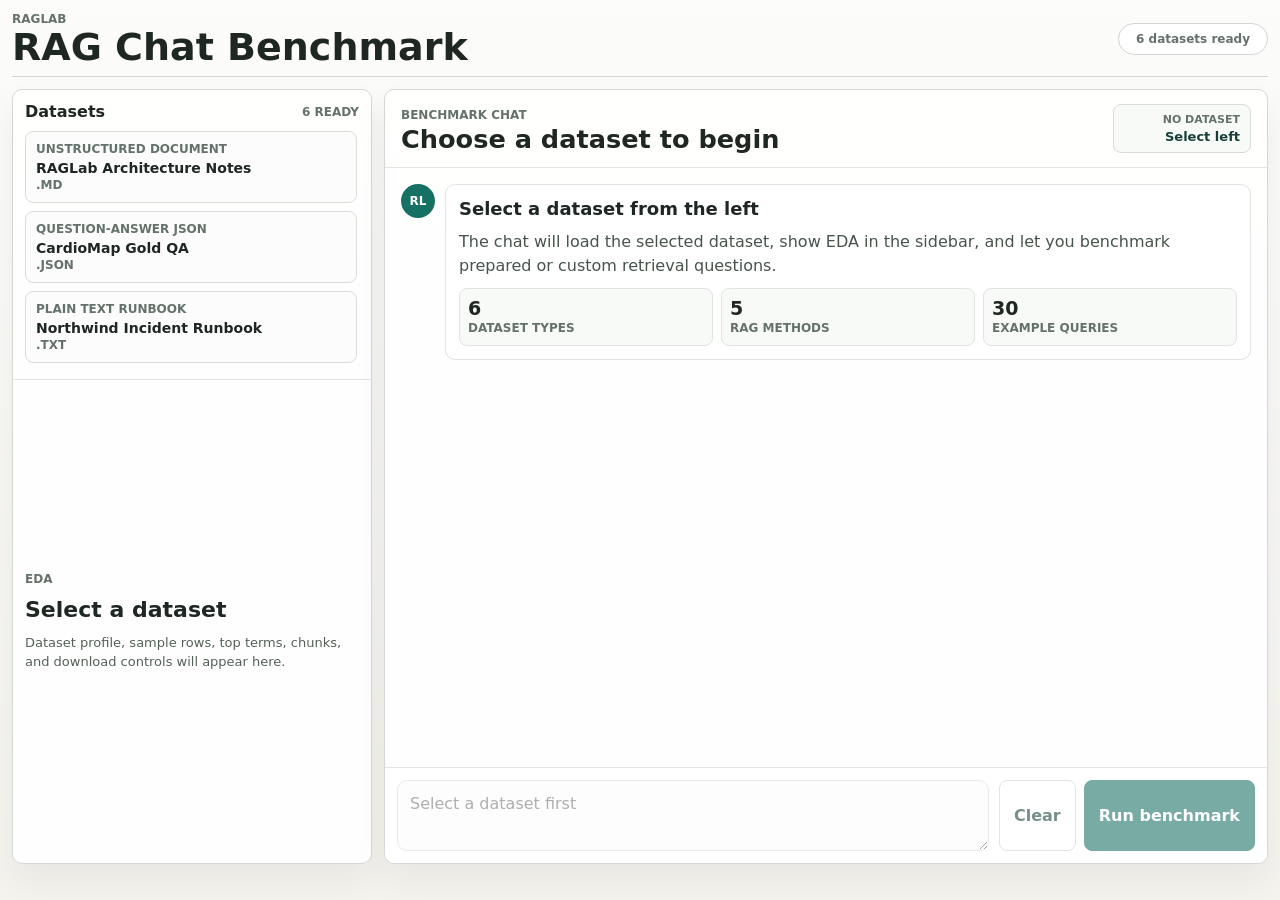
==== docs/index.html @ fa76c6ad "Redesign RAGLab as chat benchmark workspace" ====
<!doctype html>
<html lang="en">
  <head>
    <meta charset="utf-8" />
    <meta name="viewport" content="width=device-width, initial-scale=1" />
    <title>RAGLab</title>
    <link rel="stylesheet" href="styles.css?v=20260611-chat-workspace" />
    <script src="app.js?v=20260611-chat-workspace" defer></script>
  </head>
  <body>
    <main class="app-shell">
      <header class="topbar">
        <div>
          <div class="eyebrow">RAGLab</div>
          <h1 id="pageTitle">RAG Chat Benchmark</h1>
        </div>
        <div class="status-pill" id="status">Loading datasets</div>
      </header>

      <section class="page-view" id="pageView">
        <div class="empty-state">
          <h2>Loading</h2>
        </div>
      </section>
    </main>
  </body>
</html>
---- docs/styles.css ----
:root {
  color: #1f2723;
  background: #f4f3ee;
  font-family:
    Inter, ui-sans-serif, system-ui, -apple-system, BlinkMacSystemFont, "Segoe UI",
    sans-serif;
  font-synthesis: none;
  text-rendering: optimizeLegibility;
}

* {
  box-sizing: border-box;
}

body {
  margin: 0;
  min-width: 320px;
  min-height: 100vh;
  background:
    linear-gradient(180deg, rgba(255, 255, 255, 0.72), rgba(244, 243, 238, 0.96)),
    #f4f3ee;
}

button,
textarea {
  font: inherit;
}

button {
  cursor: pointer;
}

button:disabled,
textarea:disabled {
  cursor: not-allowed;
  opacity: 0.58;
}

.app-shell {
  display: grid;
  grid-template-rows: auto minmax(0, 1fr);
  width: min(1440px, calc(100vw - 24px));
  height: calc(100vh - 24px);
  margin: 0 auto;
  padding: 12px 0;
}

.topbar {
  display: flex;
  min-height: 62px;
  align-items: center;
  justify-content: space-between;
  gap: 16px;
  border-bottom: 1px solid #d2d6d0;
  padding-bottom: 10px;
}

.topbar h1 {
  margin: 2px 0 0;
  font-size: clamp(24px, 3vw, 38px);
  line-height: 1;
  letter-spacing: 0;
}

.eyebrow,
.status-pill,
.section-kicker,
.dataset-menu-item span,
.dataset-menu-item small,
.query-card span,
.method-card small,
.evidence-box span,
.message-label,
.mini-stat small,
.file-name {
  color: #65726b;
  font-size: 12px;
  font-weight: 800;
  text-transform: uppercase;
}

.status-pill {
  min-width: 150px;
  border: 1px solid #d2d6d0;
  border-radius: 999px;
  background: #ffffff;
  padding: 8px 12px;
  text-align: center;
  text-transform: none;
}

.page-view {
  min-width: 0;
  min-height: 0;
  padding-top: 12px;
}

.chat-workspace {
  display: grid;
  grid-template-columns: minmax(300px, 360px) minmax(0, 1fr);
  gap: 12px;
  min-height: 0;
  height: 100%;
}

.chat-sidebar,
.chat-main {
  min-width: 0;
  min-height: 0;
  border: 1px solid #d4d8d2;
  border-radius: 10px;
  background: rgba(255, 255, 255, 0.92);
  box-shadow: 0 16px 34px rgba(28, 38, 32, 0.06);
}

.chat-sidebar {
  display: grid;
  grid-template-rows: minmax(210px, 0.75fr) minmax(0, 1.25fr);
  overflow: hidden;
}

.sidebar-section {
  min-width: 0;
  min-height: 0;
  padding: 12px;
}

.dataset-section {
  display: grid;
  grid-template-rows: auto minmax(0, 1fr);
  gap: 10px;
  border-bottom: 1px solid #e3e5e1;
}

.eda-section {
  overflow: auto;
}

.section-title,
.eda-title,
.chat-header,
.method-head,
.score-meter,
.file-toolbar {
  display: flex;
  align-items: center;
  justify-content: space-between;
  gap: 12px;
}

.section-title h2,
.eda-title h2,
.section-title h3,
.chat-header h2 {
  margin: 0;
  letter-spacing: 0;
}

.section-title h2,
.eda-title h2 {
  font-size: 16px;
  line-height: 1.2;
}

.section-title h3 {
  font-size: 14px;
}

.dataset-menu {
  display: grid;
  gap: 8px;
  overflow: auto;
  padding-right: 2px;
}

.dataset-menu-item {
  display: grid;
  width: 100%;
  min-height: 72px;
  align-content: center;
  gap: 4px;
  border: 1px solid #d9ddd7;
  border-radius: 8px;
  background: #fbfcfb;
  color: #1f2723;
  padding: 10px;
  text-align: left;
}

.dataset-menu-item:hover,
.dataset-menu-item.is-active,
.query-card:hover,
.query-card.is-active {
  border-color: #167064;
  background: #eef8f5;
}

.dataset-menu-item strong {
  overflow: hidden;
  font-size: 14px;
  line-height: 1.25;
  text-overflow: ellipsis;
  white-space: nowrap;
}

.format-badge {
  display: inline-flex;
  align-items: center;
  border: 1px solid #ccd6d0;
  border-radius: 999px;
  background: #f6f8f6;
  color: #173f38;
  padding: 3px 8px;
  font-size: 12px;
  font-weight: 800;
}

.eda-empty,
.eda-card {
  display: grid;
  gap: 12px;
}

.eda-empty {
  min-height: 100%;
  align-content: center;
  color: #5a665f;
}

.eda-empty h2 {
  margin: 0;
  color: #1f2723;
  font-size: 22px;
  line-height: 1.1;
}

.eda-empty p,
.eda-card p {
  margin: 0;
  color: #536158;
  font-size: 13px;
  line-height: 1.45;
}

.sidebar-stats,
.welcome-stats,
.context-strip,
.token-ledger {
  display: grid;
  gap: 8px;
}

.sidebar-stats {
  grid-template-columns: repeat(2, minmax(0, 1fr));
}

.welcome-stats,
.context-strip {
  grid-template-columns: repeat(3, minmax(0, 1fr));
}

.token-ledger {
  grid-template-columns: repeat(5, minmax(110px, 1fr));
}

.mini-stat {
  display: grid;
  min-height: 58px;
  align-content: center;
  gap: 3px;
  border: 1px solid #e0e4df;
  border-radius: 8px;
  background: #f8faf8;
  padding: 8px;
}

.mini-stat strong {
  color: #1f2723;
  font-size: 19px;
  line-height: 1;
}

.eda-block {
  display: grid;
  gap: 8px;
  border-top: 1px solid #edf0ed;
  padding-top: 11px;
}

.fit-list,
.term-list,
.sidebar-samples {
  display: grid;
  gap: 7px;
}

.fit-list span {
  display: flex;
  min-height: 34px;
  align-items: center;
  gap: 8px;
  border: 1px solid #e1e6e1;
  border-radius: 8px;
  background: #f8faf8;
  color: #1f2723;
  padding: 7px;
  font-size: 13px;
  font-weight: 800;
}

.fit-list b {
  display: inline-grid;
  width: 22px;
  height: 22px;
  place-items: center;
  border-radius: 999px;
  background: #167064;
  color: #ffffff;
  font-size: 11px;
}

.term-row {
  display: grid;
  grid-template-columns: minmax(64px, 92px) 1fr 28px;
  align-items: center;
  gap: 7px;
}

.term-row span {
  overflow: hidden;
  text-overflow: ellipsis;
  white-space: nowrap;
  text-transform: none;
}

.term-row i {
  display: block;
  height: 8px;
  overflow: hidden;
  border-radius: 999px;
  background: #ecefeb;
}

.term-row b {
  display: block;
  height: 100%;
  border-radius: inherit;
  background: #8b6f35;
}

.term-row em {
  color: #27372f;
  font-size: 12px;
  font-style: normal;
  font-weight: 800;
  text-align: right;
}

.sample-card {
  display: grid;
  align-content: start;
  gap: 5px;
  border: 1px solid #e0e4df;
  border-radius: 8px;
  background: #fbfcfb;
  padding: 9px;
}

.sample-card span {
  color: #65726b;
  font-size: 11px;
  font-weight: 800;
  text-transform: uppercase;
}

.sample-card strong {
  color: #1f2723;
  font-size: 13px;
  line-height: 1.25;
}

.sample-card p {
  margin: 0;
  color: #536158;
  font-size: 12px;
  line-height: 1.4;
}

.eda-actions {
  display: grid;
}

.chat-main {
  display: grid;
  grid-template-rows: auto minmax(0, 1fr) auto;
  overflow: hidden;
}

.chat-header {
  min-height: 76px;
  border-bottom: 1px solid #e3e5e1;
  padding: 14px 16px;
}

.chat-header h2 {
  margin-top: 2px;
  font-size: clamp(21px, 2vw, 30px);
  line-height: 1.1;
}

.selected-dataset {
  display: grid;
  min-width: 138px;
  justify-items: end;
  gap: 3px;
  border: 1px solid #d6ddd7;
  border-radius: 8px;
  background: #f8faf8;
  padding: 8px 10px;
}

.selected-dataset span {
  color: #65726b;
  font-size: 11px;
  font-weight: 800;
  text-transform: uppercase;
}

.selected-dataset strong {
  color: #173f38;
  font-size: 13px;
}

.chat-thread {
  display: grid;
  align-content: start;
  gap: 14px;
  overflow: auto;
  padding: 16px;
}

.chat-message {
  display: flex;
  gap: 10px;
  max-width: 100%;
}

.user-message {
  justify-content: flex-end;
}

.avatar {
  display: inline-grid;
  width: 34px;
  height: 34px;
  flex: 0 0 auto;
  place-items: center;
  border-radius: 999px;
  background: #167064;
  color: #ffffff;
  font-size: 12px;
  font-weight: 900;
}

.message-bubble {
  display: grid;
  max-width: min(920px, 100%);
  gap: 10px;
  border: 1px solid #e0e4df;
  border-radius: 10px;
  background: #ffffff;
  padding: 13px;
}

.user-message .message-bubble {
  max-width: min(740px, 92%);
  border-color: #c5d8d2;
  background: #eaf6f3;
}

.message-bubble h3,
.message-bubble p {
  margin: 0;
}

.message-bubble h3 {
  font-size: 18px;
  line-height: 1.2;
}

.message-bubble p {
  color: #46544c;
  line-height: 1.5;
}

.query-option-panel {
  display: grid;
  gap: 10px;
  border: 1px solid #e0e4df;
  border-radius: 10px;
  background: #fbfcfb;
  padding: 12px;
}

.query-grid {
  display: grid;
  grid-template-columns: repeat(5, minmax(150px, 1fr));
  gap: 8px;
}

.query-card {
  display: grid;
  min-height: 104px;
  align-content: start;
  gap: 7px;
  border: 1px solid #d8ddd7;
  border-radius: 8px;
  background: #ffffff;
  color: #1f2723;
  padding: 10px;
  text-align: left;
}

.query-card strong {
  font-size: 13px;
  line-height: 1.35;
}

.result-bubble {
  width: min(100%, 1060px);
}

.answer-summary {
  display: flex;
  align-items: flex-start;
  justify-content: space-between;
  gap: 14px;
  border: 1px solid #c5d8d2;
  border-radius: 8px;
  background: #eaf6f3;
  padding: 12px;
}

.answer-summary h3 {
  margin-top: 3px;
}

.answer-summary p {
  max-width: 620px;
}

.score-note {
  display: flex;
  gap: 8px;
  border: 1px solid #e0e4df;
  border-radius: 8px;
  background: #f9f7ee;
  color: #4d4534;
  padding: 10px;
  font-size: 13px;
  line-height: 1.45;
}

.comparison-board {
  display: grid;
  grid-template-columns: repeat(5, minmax(215px, 1fr));
  gap: 8px;
  overflow-x: auto;
  padding-bottom: 4px;
}

.method-card {
  display: grid;
  min-width: 215px;
  align-content: start;
  gap: 10px;
  border: 1px solid #e0e4df;
  border-radius: 8px;
  background: #ffffff;
  padding: 11px;
}

.rank-badge {
  display: inline-grid;
  width: 34px;
  height: 34px;
  place-items: center;
  border-radius: 999px;
  background: #eef2ef;
  color: #173f38;
  font-size: 12px;
  font-weight: 900;
}

.method-card strong {
  display: block;
  color: #1f2723;
  line-height: 1.2;
}

.score-meter strong {
  color: #1f2723;
  font-size: 28px;
  line-height: 1;
}

.score-meter span {
  display: block;
  width: 100%;
  height: 9px;
  overflow: hidden;
  border-radius: 999px;
  background: #edf0ee;
}

.score-meter i {
  display: block;
  height: 100%;
  border-radius: inherit;
  background: #167064;
}

.metric-grid {
  display: grid;
  grid-template-columns: repeat(2, minmax(0, 1fr));
  gap: 6px;
}

.metric-grid span {
  display: grid;
  gap: 2px;
  border: 1px solid #edf0ee;
  border-radius: 7px;
  background: #fbfcfb;
  padding: 7px;
}

.metric-grid b {
  color: #1f2723;
  font-size: 14px;
}

.metric-grid small {
  color: #65726b;
  font-size: 11px;
  text-transform: uppercase;
}

.evidence-box {
  display: grid;
  gap: 5px;
  border-top: 1px solid #edf0ee;
  padding-top: 8px;
}

.evidence-box p {
  margin: 0;
  color: #536158;
  font-size: 12px;
  line-height: 1.4;
}

.prompt-composer {
  display: grid;
  grid-template-columns: minmax(0, 1fr) auto;
  gap: 10px;
  border-top: 1px solid #e3e5e1;
  background: #ffffff;
  padding: 12px;
}

.prompt-composer textarea {
  width: 100%;
  min-height: 52px;
  max-height: 140px;
  resize: vertical;
  border: 1px solid #d6ddd7;
  border-radius: 10px;
  background: #fbfcfb;
  color: #1f2723;
  padding: 12px;
  line-height: 1.4;
}

.composer-actions {
  display: flex;
  align-items: stretch;
  gap: 8px;
}

.download-button,
.primary-button {
  display: inline-flex;
  min-height: 40px;
  align-items: center;
  justify-content: center;
  border-radius: 8px;
  padding: 0 14px;
  font-weight: 800;
  white-space: nowrap;
}

.download-button {
  border: 1px solid #cbd4ce;
  background: #ffffff;
  color: #173f38;
}

.primary-button {
  border: 1px solid #167064;
  background: #167064;
  color: #ffffff;
}

.empty-state {
  display: grid;
  min-height: 260px;
  place-items: center;
  border: 1px solid #d4d8d2;
  border-radius: 10px;
  background: #ffffff;
  color: #5e6e67;
}

.empty-state h2 {
  margin: 0;
  font-size: 22px;
  letter-spacing: 0;
}

.file-name {
  min-width: 0;
  overflow: hidden;
  text-align: right;
  text-overflow: ellipsis;
  white-space: nowrap;
  text-transform: none;
}

.file-preview {
  max-height: 460px;
  margin: 0;
  overflow: auto;
  border: 1px solid #d9e0dc;
  border-radius: 8px;
  background: #101815;
  color: #e9f0ed;
  padding: 14px;
  font-family: "SFMono-Regular", Consolas, "Liberation Mono", monospace;
  font-size: 13px;
  line-height: 1.55;
  white-space: pre-wrap;
}

@media (max-width: 1100px) {
  .chat-workspace {
    grid-template-columns: minmax(270px, 320px) minmax(0, 1fr);
  }

  .query-grid {
    grid-template-columns: repeat(2, minmax(0, 1fr));
  }

  .token-ledger {
    grid-template-columns: repeat(3, minmax(0, 1fr));
  }
}

@media (max-width: 820px) {
  .app-shell {
    width: min(100vw - 16px, 1440px);
    height: auto;
    min-height: 100vh;
    padding-top: 8px;
  }

  .topbar,
  .chat-header,
  .answer-summary,
  .prompt-composer,
  .score-note {
    align-items: stretch;
    flex-direction: column;
  }

  .chat-workspace {
    grid-template-columns: 1fr;
    height: auto;
  }

  .chat-sidebar {
    grid-template-rows: auto auto;
    overflow: visible;
  }

  .dataset-menu {
    max-height: 280px;
  }

  .chat-main {
    min-height: 680px;
  }

  .selected-dataset {
    justify-items: start;
  }

  .prompt-composer {
    grid-template-columns: 1fr;
  }

  .composer-actions {
    justify-content: stretch;
  }

  .composer-actions button {
    flex: 1;
  }
}

@media (max-width: 560px) {
  .status-pill {
    min-width: 0;
  }

  .sidebar-stats,
  .welcome-stats,
  .context-strip,
  .token-ledger,
  .query-grid {
    grid-template-columns: 1fr;
  }

  .chat-thread {
    padding: 12px;
  }

  .message-bubble,
  .user-message .message-bubble {
    max-width: 100%;
  }

  .term-row {
    grid-template-columns: minmax(68px, 86px) 1fr 28px;
  }
}
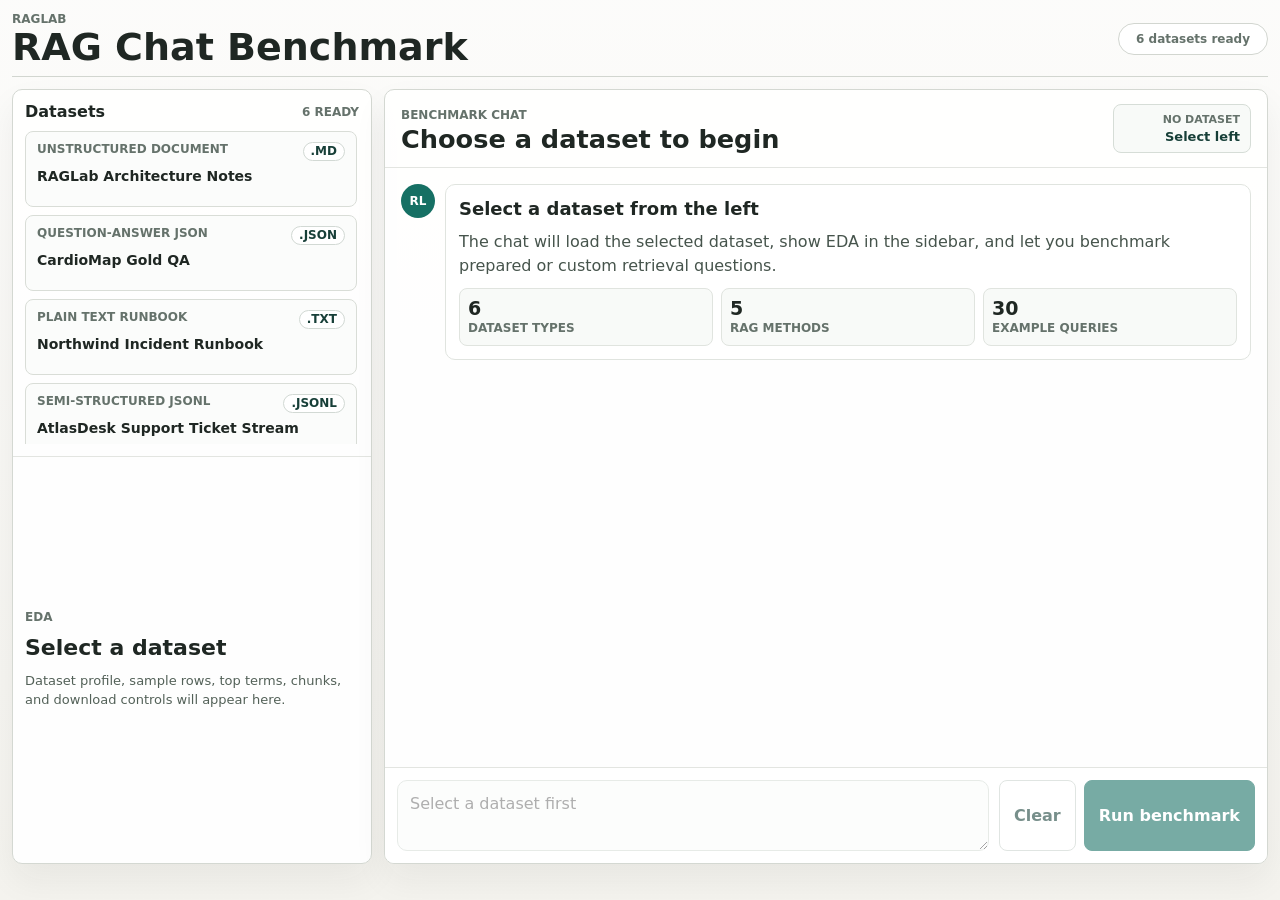
==== commit 4f12740e: "Bump assets for prompt fill flow" ====
--- a/docs/index.html
+++ b/docs/index.html
@@ -4,8 +4,8 @@
     <meta charset="utf-8" />
     <meta name="viewport" content="width=device-width, initial-scale=1" />
     <title>RAGLab</title>
-    <link rel="stylesheet" href="styles.css?v=20260611-chat-workspace" />
-    <script src="app.js?v=20260611-chat-workspace" defer></script>
+    <link rel="stylesheet" href="styles.css?v=20260611-prompt-fill" />
+    <script src="app.js?v=20260611-prompt-fill" defer></script>
   </head>
   <body>
     <main class="app-shell">
--- a/docs/styles.css
+++ b/docs/styles.css
@@ -115,7 +115,7 @@
 
 .chat-sidebar {
   display: grid;
-  grid-template-rows: minmax(210px, 0.75fr) minmax(0, 1.25fr);
+  grid-template-rows: minmax(310px, 0.95fr) minmax(0, 1.05fr);
   overflow: hidden;
 }
 
@@ -168,6 +168,7 @@
 
 .dataset-menu {
   display: grid;
+  align-content: start;
   gap: 8px;
   overflow: auto;
   padding-right: 2px;
@@ -175,15 +176,19 @@
 
 .dataset-menu-item {
   display: grid;
+  grid-template-columns: minmax(0, 1fr) auto;
+  grid-template-areas:
+    "kind extension"
+    "title title";
   width: 100%;
-  min-height: 72px;
-  align-content: center;
-  gap: 4px;
+  min-height: 76px;
+  align-content: start;
+  gap: 7px 10px;
   border: 1px solid #d9ddd7;
   border-radius: 8px;
   background: #fbfcfb;
   color: #1f2723;
-  padding: 10px;
+  padding: 10px 11px;
   text-align: left;
 }
 
@@ -196,11 +201,30 @@
 }
 
 .dataset-menu-item strong {
+  grid-area: title;
+  font-size: 14px;
+  line-height: 1.28;
+  white-space: normal;
+  overflow-wrap: anywhere;
+}
+
+.dataset-menu-item span {
+  grid-area: kind;
+  min-width: 0;
   overflow: hidden;
-  font-size: 14px;
-  line-height: 1.25;
   text-overflow: ellipsis;
   white-space: nowrap;
+}
+
+.dataset-menu-item small {
+  grid-area: extension;
+  justify-self: end;
+  border: 1px solid #d2d9d4;
+  border-radius: 999px;
+  background: #ffffff;
+  color: #173f38;
+  padding: 2px 7px;
+  line-height: 1.1;
 }
 
 .format-badge {
@@ -794,7 +818,7 @@
   }
 
   .dataset-menu {
-    max-height: 280px;
+    max-height: 360px;
   }
 
   .chat-main {
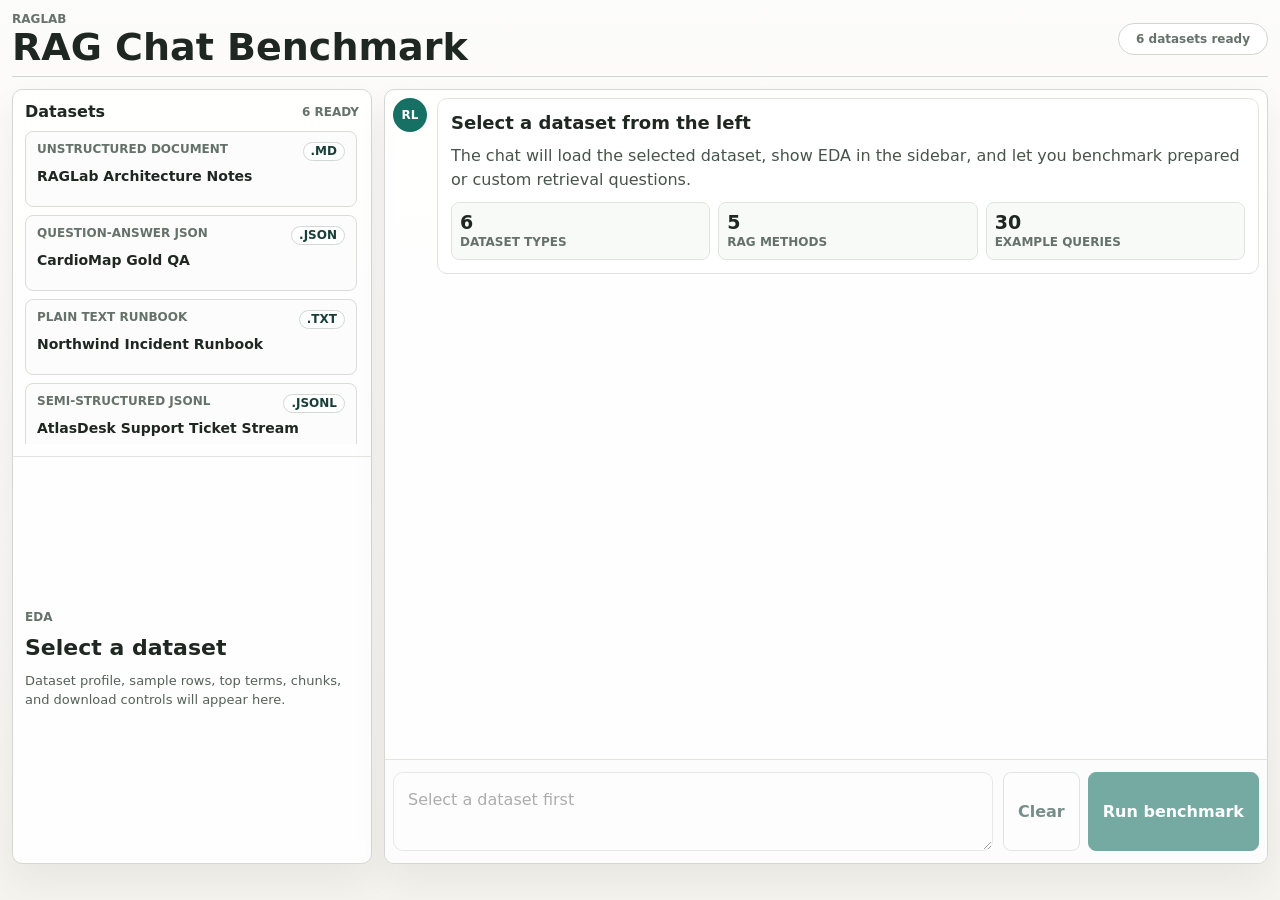
==== commit 3c023265: "Match chat benchmark reference layout" ====
--- a/docs/index.html
+++ b/docs/index.html
@@ -4,8 +4,8 @@
     <meta charset="utf-8" />
     <meta name="viewport" content="width=device-width, initial-scale=1" />
     <title>RAGLab</title>
-    <link rel="stylesheet" href="styles.css?v=20260611-prompt-fill" />
-    <script src="app.js?v=20260611-prompt-fill" defer></script>
+    <link rel="stylesheet" href="styles.css?v=20260611-reference-chat" />
+    <script src="app.js?v=20260611-reference-chat" defer></script>
   </head>
   <body>
     <main class="app-shell">
--- a/docs/styles.css
+++ b/docs/styles.css
@@ -138,7 +138,6 @@
 
 .section-title,
 .eda-title,
-.chat-header,
 .method-head,
 .score-meter,
 .file-toolbar {
@@ -151,7 +150,7 @@
 .section-title h2,
 .eda-title h2,
 .section-title h3,
-.chat-header h2 {
+.empty-state h2 {
   margin: 0;
   letter-spacing: 0;
 }
@@ -416,51 +415,16 @@
 
 .chat-main {
   display: grid;
-  grid-template-rows: auto minmax(0, 1fr) auto;
+  grid-template-rows: minmax(0, 1fr) auto;
   overflow: hidden;
 }
 
-.chat-header {
-  min-height: 76px;
-  border-bottom: 1px solid #e3e5e1;
-  padding: 14px 16px;
-}
-
-.chat-header h2 {
-  margin-top: 2px;
-  font-size: clamp(21px, 2vw, 30px);
-  line-height: 1.1;
-}
-
-.selected-dataset {
-  display: grid;
-  min-width: 138px;
-  justify-items: end;
-  gap: 3px;
-  border: 1px solid #d6ddd7;
-  border-radius: 8px;
-  background: #f8faf8;
-  padding: 8px 10px;
-}
-
-.selected-dataset span {
-  color: #65726b;
-  font-size: 11px;
-  font-weight: 800;
-  text-transform: uppercase;
-}
-
-.selected-dataset strong {
-  color: #173f38;
-  font-size: 13px;
-}
-
 .chat-thread {
-  display: grid;
-  align-content: start;
+  display: flex;
+  flex-direction: column;
   gap: 14px;
   overflow: auto;
-  padding: 16px;
+  padding: 8px 8px 16px;
 }
 
 .chat-message {
@@ -521,18 +485,19 @@
   display: grid;
   gap: 10px;
   border: 1px solid #e0e4df;
-  border-radius: 10px;
-  background: #fbfcfb;
+  border-radius: 8px;
+  background: #ffffff;
   padding: 12px;
 }
 
 .query-grid {
   display: grid;
-  grid-template-columns: repeat(5, minmax(150px, 1fr));
+  grid-template-columns: repeat(5, minmax(0, 1fr));
   gap: 8px;
 }
 
 .query-card {
+  position: relative;
   display: grid;
   min-height: 104px;
   align-content: start;
@@ -541,13 +506,45 @@
   border-radius: 8px;
   background: #ffffff;
   color: #1f2723;
-  padding: 10px;
+  padding: 10px 36px 12px 10px;
   text-align: left;
+}
+
+.query-card::after {
+  position: absolute;
+  right: 10px;
+  bottom: 10px;
+  display: grid;
+  width: 24px;
+  height: 24px;
+  place-items: center;
+  border: 1px solid #cbd8d2;
+  border-radius: 999px;
+  color: #167064;
+  content: "\2192";
+  font-size: 15px;
+  font-weight: 900;
+  opacity: 0;
+  transform: translateX(-2px);
+  transition:
+    opacity 140ms ease,
+    transform 140ms ease;
+}
+
+.query-card:hover::after,
+.query-card.is-active::after {
+  opacity: 1;
+  transform: translateX(0);
 }
 
 .query-card strong {
   font-size: 13px;
   line-height: 1.35;
+}
+
+.chat-empty-space {
+  flex: 1 1 auto;
+  min-height: clamp(320px, 48vh, 620px);
 }
 
 .result-bubble {
@@ -689,20 +686,20 @@
   grid-template-columns: minmax(0, 1fr) auto;
   gap: 10px;
   border-top: 1px solid #e3e5e1;
-  background: #ffffff;
-  padding: 12px;
+  background: #fbfcfb;
+  padding: 12px 8px;
 }
 
 .prompt-composer textarea {
   width: 100%;
-  min-height: 52px;
+  min-height: 70px;
   max-height: 140px;
   resize: vertical;
   border: 1px solid #d6ddd7;
   border-radius: 10px;
-  background: #fbfcfb;
-  color: #1f2723;
-  padding: 12px;
+  background: #ffffff;
+  color: #1f2723;
+  padding: 16px 14px;
   line-height: 1.4;
 }
 
@@ -799,7 +796,6 @@
   }
 
   .topbar,
-  .chat-header,
   .answer-summary,
   .prompt-composer,
   .score-note {
@@ -823,10 +819,6 @@
 
   .chat-main {
     min-height: 680px;
-  }
-
-  .selected-dataset {
-    justify-items: start;
   }
 
   .prompt-composer {
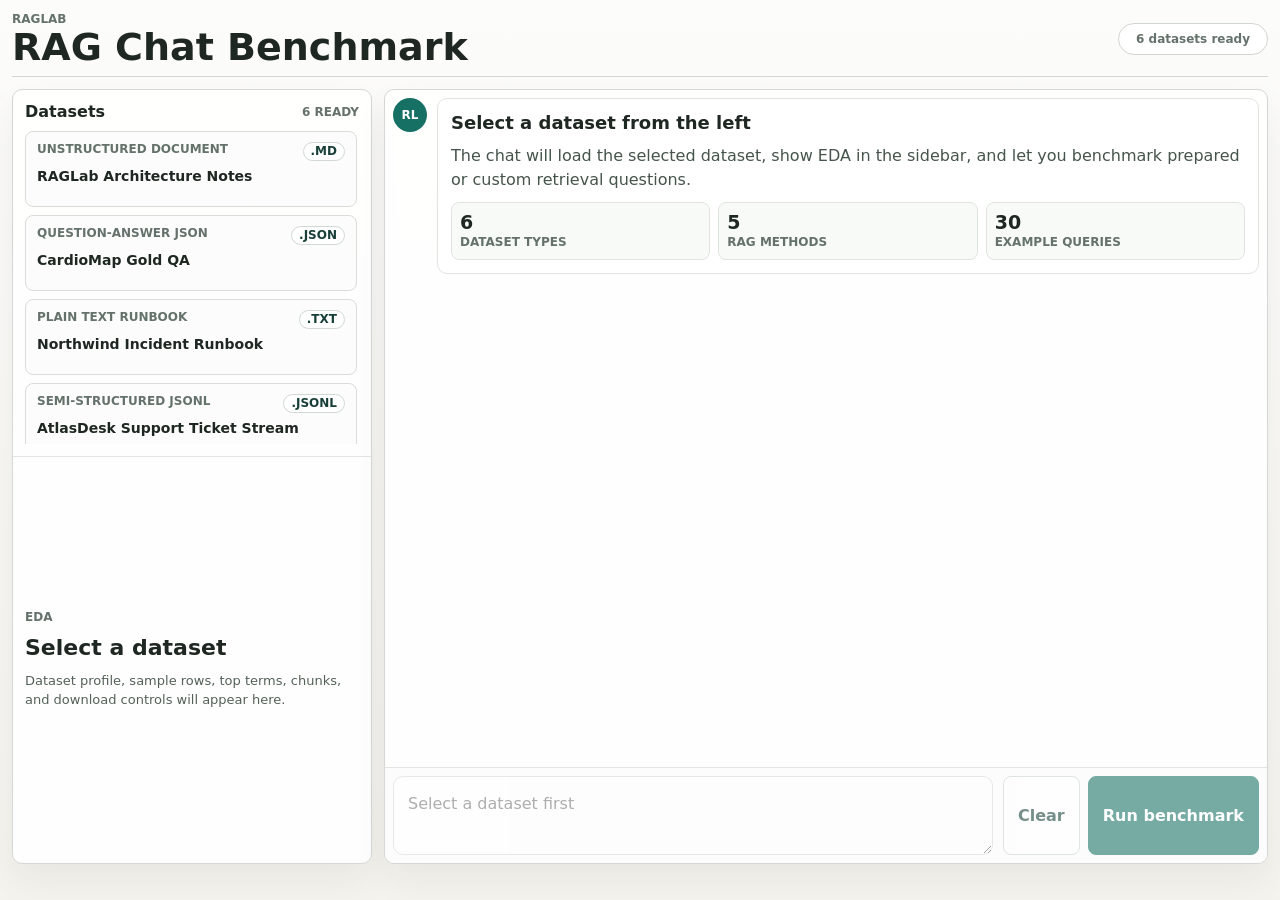
==== commit 2033e5eb: "Stack suggested queries above chat input" ====
--- a/docs/index.html
+++ b/docs/index.html
@@ -4,8 +4,8 @@
     <meta charset="utf-8" />
     <meta name="viewport" content="width=device-width, initial-scale=1" />
     <title>RAGLab</title>
-    <link rel="stylesheet" href="styles.css?v=20260611-reference-chat" />
-    <script src="app.js?v=20260611-reference-chat" defer></script>
+    <link rel="stylesheet" href="styles.css?v=20260611-query-stack" />
+    <script src="app.js?v=20260611-query-stack" defer></script>
   </head>
   <body>
     <main class="app-shell">
--- a/docs/styles.css
+++ b/docs/styles.css
@@ -483,40 +483,40 @@
 
 .query-option-panel {
   display: grid;
-  gap: 10px;
-  border: 1px solid #e0e4df;
-  border-radius: 8px;
-  background: #ffffff;
-  padding: 12px;
+  gap: 8px;
+  border: 0;
+  background: transparent;
+  padding: 0;
 }
 
 .query-grid {
   display: grid;
-  grid-template-columns: repeat(5, minmax(0, 1fr));
-  gap: 8px;
+  grid-template-columns: 1fr;
+  gap: 6px;
+  max-height: 280px;
+  overflow: auto;
 }
 
 .query-card {
   position: relative;
   display: grid;
-  min-height: 104px;
-  align-content: start;
-  gap: 7px;
+  grid-template-columns: minmax(78px, 104px) minmax(0, 1fr) 26px;
+  min-height: 42px;
+  align-items: center;
+  gap: 10px;
   border: 1px solid #d8ddd7;
   border-radius: 8px;
   background: #ffffff;
   color: #1f2723;
-  padding: 10px 36px 12px 10px;
+  padding: 7px 9px 7px 11px;
   text-align: left;
 }
 
 .query-card::after {
-  position: absolute;
-  right: 10px;
-  bottom: 10px;
-  display: grid;
-  width: 24px;
-  height: 24px;
+  position: static;
+  display: grid;
+  width: 26px;
+  height: 26px;
   place-items: center;
   border: 1px solid #cbd8d2;
   border-radius: 999px;
@@ -524,22 +524,26 @@
   content: "\2192";
   font-size: 15px;
   font-weight: 900;
-  opacity: 0;
-  transform: translateX(-2px);
+  opacity: 1;
+  transform: none;
   transition:
-    opacity 140ms ease,
+    background 140ms ease,
+    color 140ms ease,
     transform 140ms ease;
 }
 
 .query-card:hover::after,
 .query-card.is-active::after {
-  opacity: 1;
-  transform: translateX(0);
+  background: #167064;
+  color: #ffffff;
+  transform: translateX(2px);
 }
 
 .query-card strong {
+  min-width: 0;
   font-size: 13px;
   line-height: 1.35;
+  overflow-wrap: anywhere;
 }
 
 .chat-empty-space {
@@ -681,13 +685,20 @@
   line-height: 1.4;
 }
 
+.chat-input-stack {
+  display: grid;
+  gap: 9px;
+  border-top: 1px solid #e3e5e1;
+  background: #fbfcfb;
+  padding: 8px;
+}
+
 .prompt-composer {
   display: grid;
   grid-template-columns: minmax(0, 1fr) auto;
   gap: 10px;
-  border-top: 1px solid #e3e5e1;
-  background: #fbfcfb;
-  padding: 12px 8px;
+  background: transparent;
+  padding: 0;
 }
 
 .prompt-composer textarea {
@@ -778,10 +789,6 @@
     grid-template-columns: minmax(270px, 320px) minmax(0, 1fr);
   }
 
-  .query-grid {
-    grid-template-columns: repeat(2, minmax(0, 1fr));
-  }
-
   .token-ledger {
     grid-template-columns: repeat(3, minmax(0, 1fr));
   }
@@ -851,6 +858,15 @@
     padding: 12px;
   }
 
+  .query-card {
+    grid-template-columns: minmax(0, 1fr) 26px;
+    align-items: start;
+  }
+
+  .query-card span {
+    grid-column: 1 / -1;
+  }
+
   .message-bubble,
   .user-message .message-bubble {
     max-width: 100%;
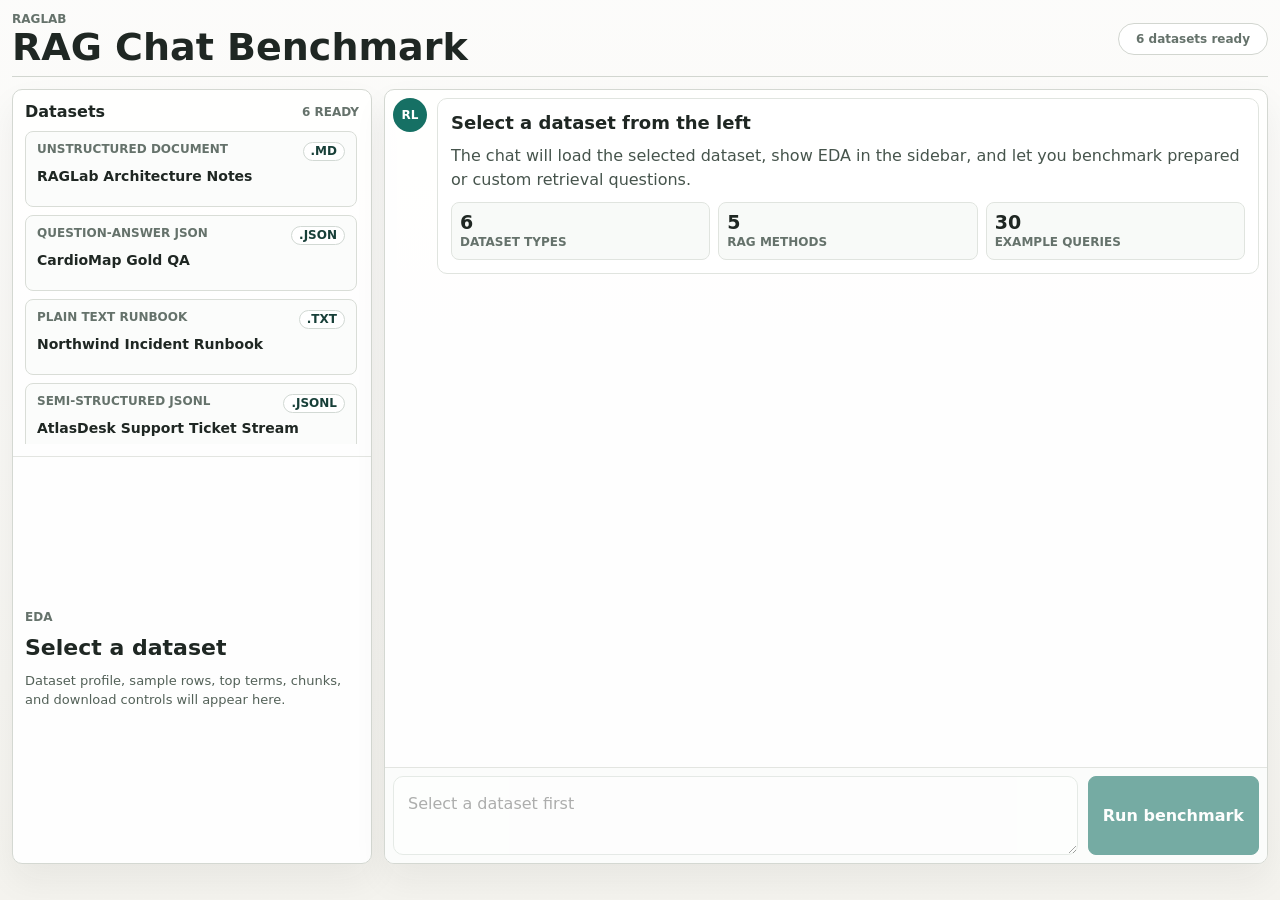
==== commit 60b18fe7: "Improve chat prompt controls" ====
--- a/docs/index.html
+++ b/docs/index.html
@@ -4,8 +4,8 @@
     <meta charset="utf-8" />
     <meta name="viewport" content="width=device-width, initial-scale=1" />
     <title>RAGLab</title>
-    <link rel="stylesheet" href="styles.css?v=20260611-query-stack" />
-    <script src="app.js?v=20260611-query-stack" defer></script>
+    <link rel="stylesheet" href="styles.css?v=20260611-chat-controls" />
+    <script src="app.js?v=20260611-chat-controls" defer></script>
   </head>
   <body>
     <main class="app-shell">
--- a/docs/styles.css
+++ b/docs/styles.css
@@ -481,6 +481,51 @@
   line-height: 1.5;
 }
 
+.processing-bubble {
+  border-color: #c5d8d2;
+  background: #f3faf8;
+}
+
+.processing-row {
+  display: flex;
+  align-items: center;
+  gap: 8px;
+  color: #173f38;
+}
+
+.processing-row strong {
+  font-size: 14px;
+}
+
+.processing-dot {
+  width: 8px;
+  height: 8px;
+  border-radius: 999px;
+  background: #167064;
+  animation: processingPulse 900ms ease-in-out infinite;
+}
+
+.processing-dot:nth-child(2) {
+  animation-delay: 120ms;
+}
+
+.processing-dot:nth-child(3) {
+  animation-delay: 240ms;
+}
+
+@keyframes processingPulse {
+  0%,
+  100% {
+    opacity: 0.35;
+    transform: translateY(0);
+  }
+
+  50% {
+    opacity: 1;
+    transform: translateY(-3px);
+  }
+}
+
 .query-option-panel {
   display: grid;
   gap: 8px;
@@ -691,6 +736,47 @@
   border-top: 1px solid #e3e5e1;
   background: #fbfcfb;
   padding: 8px;
+}
+
+.input-toolbar {
+  display: flex;
+  min-height: 32px;
+  align-items: center;
+  justify-content: space-between;
+  gap: 10px;
+}
+
+.input-hint {
+  color: #69766f;
+  font-size: 12px;
+  font-weight: 700;
+}
+
+.toolbar-button {
+  display: inline-flex;
+  min-height: 30px;
+  align-items: center;
+  justify-content: center;
+  gap: 7px;
+  border: 1px solid #cbd8d2;
+  border-radius: 999px;
+  background: #ffffff;
+  color: #173f38;
+  padding: 0 12px;
+  font-size: 12px;
+  font-weight: 800;
+  white-space: nowrap;
+}
+
+.toolbar-button:hover {
+  border-color: #167064;
+  background: #eef8f5;
+}
+
+.toolbar-button span {
+  color: #167064;
+  font-size: 14px;
+  line-height: 1;
 }
 
 .prompt-composer {
@@ -832,6 +918,15 @@
     grid-template-columns: 1fr;
   }
 
+  .input-toolbar {
+    align-items: stretch;
+    flex-direction: column;
+  }
+
+  .toolbar-button {
+    width: 100%;
+  }
+
   .composer-actions {
     justify-content: stretch;
   }
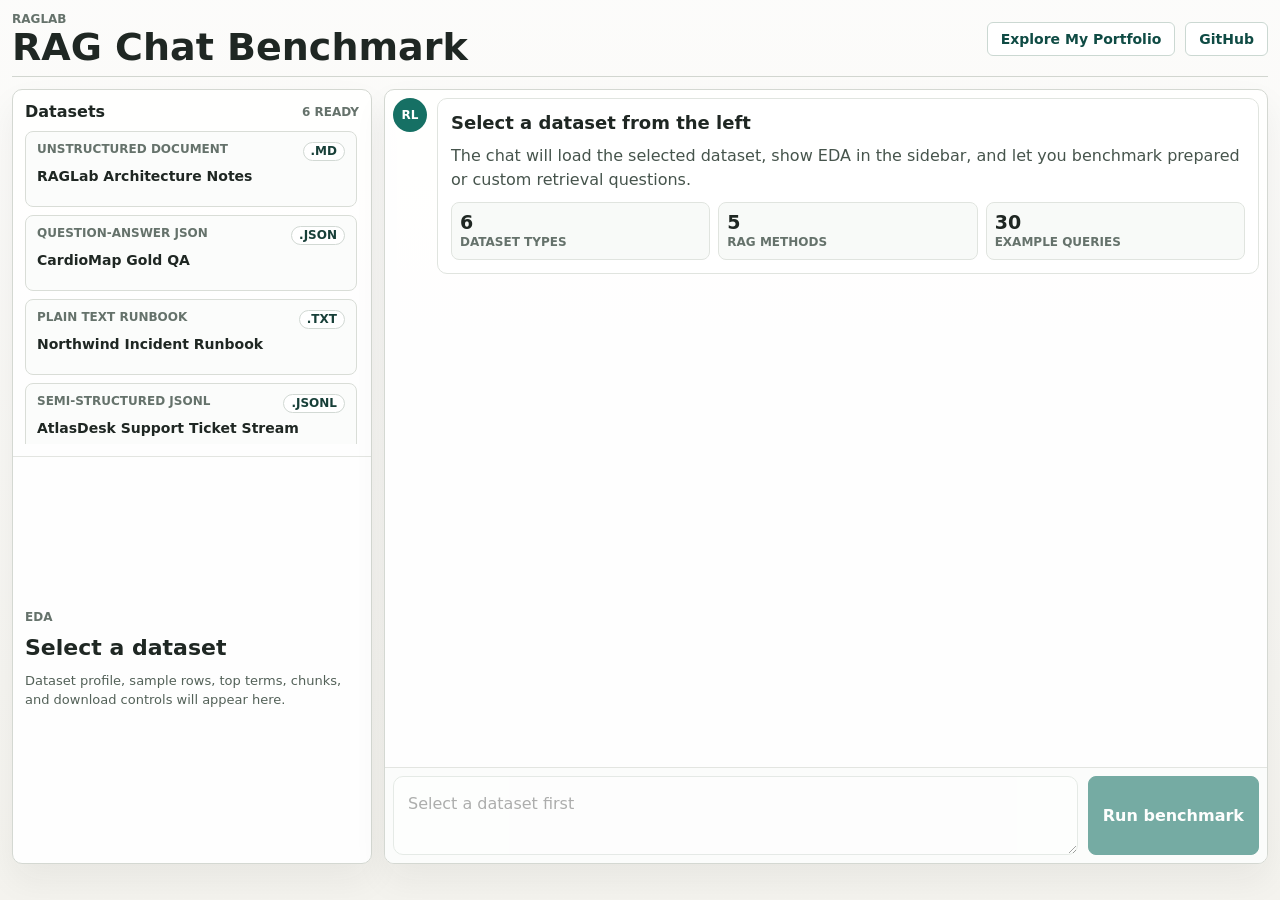
==== commit 640b363e: "Replace status pill with project links" ====
--- a/docs/index.html
+++ b/docs/index.html
@@ -4,8 +4,8 @@
     <meta charset="utf-8" />
     <meta name="viewport" content="width=device-width, initial-scale=1" />
     <title>RAGLab</title>
-    <link rel="stylesheet" href="styles.css?v=20260611-chat-controls" />
-    <script src="app.js?v=20260611-chat-controls" defer></script>
+    <link rel="stylesheet" href="styles.css?v=20260613-top-links" />
+    <script src="app.js?v=20260613-top-links" defer></script>
   </head>
   <body>
     <main class="app-shell">
@@ -14,7 +14,10 @@
           <div class="eyebrow">RAGLab</div>
           <h1 id="pageTitle">RAG Chat Benchmark</h1>
         </div>
-        <div class="status-pill" id="status">Loading datasets</div>
+        <nav class="top-actions" aria-label="Project links">
+          <a class="top-link" href="https://darshdave.com" target="_blank" rel="noreferrer">Explore My Portfolio</a>
+          <a class="top-link" href="https://github.com/darshdevlab/RAGLab" target="_blank" rel="noreferrer">GitHub</a>
+        </nav>
       </header>
 
       <section class="page-view" id="pageView">
--- a/docs/styles.css
+++ b/docs/styles.css
@@ -63,7 +63,6 @@
 }
 
 .eyebrow,
-.status-pill,
 .section-kicker,
 .dataset-menu-item span,
 .dataset-menu-item small,
@@ -79,14 +78,34 @@
   text-transform: uppercase;
 }
 
-.status-pill {
-  min-width: 150px;
-  border: 1px solid #d2d6d0;
-  border-radius: 999px;
+.top-actions {
+  display: flex;
+  align-items: center;
+  gap: 10px;
+}
+
+.top-link {
+  display: inline-flex;
+  min-height: 34px;
+  align-items: center;
+  justify-content: center;
+  border: 1px solid #cbd8d2;
+  border-radius: 6px;
   background: #ffffff;
-  padding: 8px 12px;
+  color: #0f4b44;
+  padding: 0 13px;
+  font-size: 14px;
+  font-weight: 600;
+  line-height: 1;
   text-align: center;
-  text-transform: none;
+  text-decoration: none;
+  white-space: nowrap;
+}
+
+.top-link:hover {
+  border-color: #167064;
+  background: #eef8f5;
+  color: #0f3f39;
 }
 
 .page-view {
@@ -937,8 +956,19 @@
 }
 
 @media (max-width: 560px) {
-  .status-pill {
-    min-width: 0;
+  .topbar {
+    gap: 12px;
+  }
+
+  .top-actions {
+    flex-wrap: wrap;
+    justify-content: flex-start;
+  }
+
+  .top-link {
+    min-height: 32px;
+    padding: 0 10px;
+    font-size: 13px;
   }
 
   .sidebar-stats,
